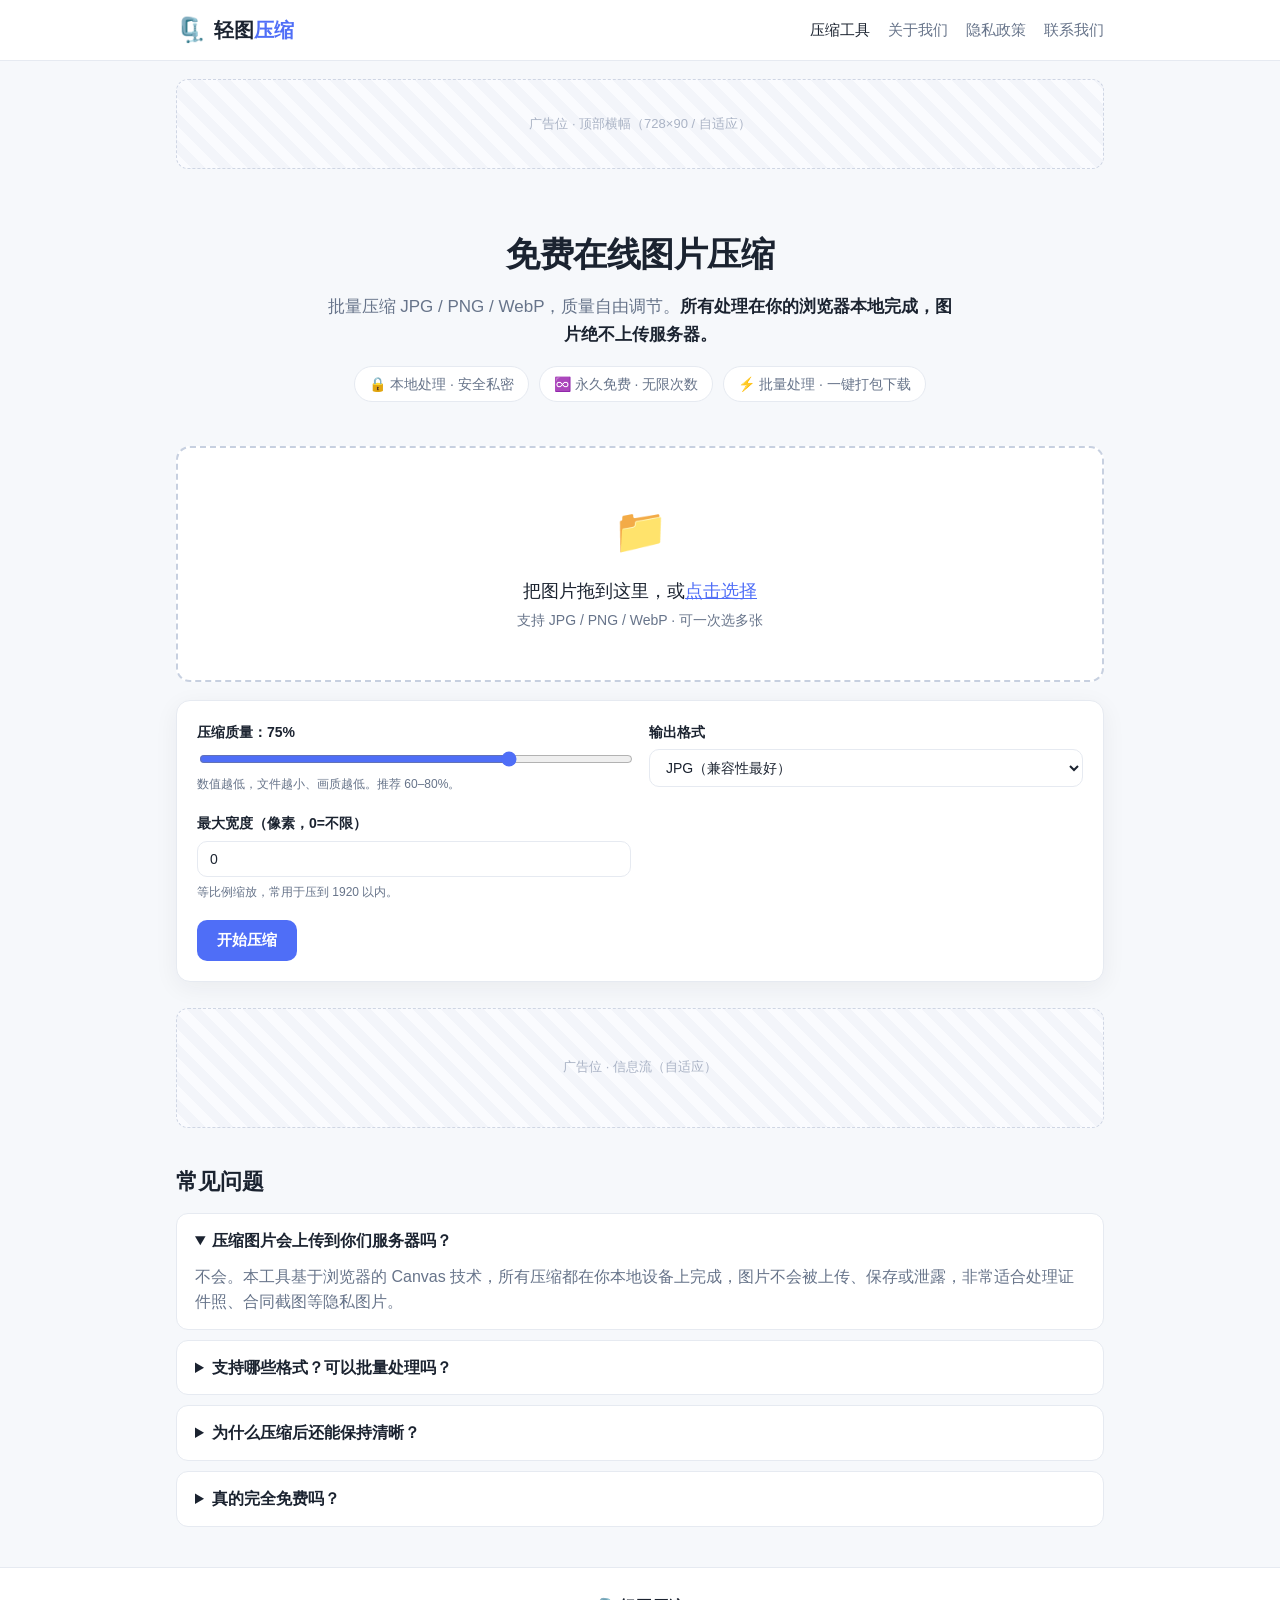
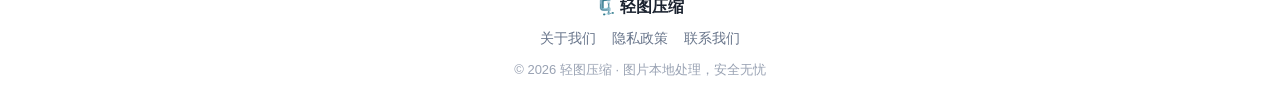
==== index.html @ e48550a6 "feat: 绑定自定义域名 qingtu.top（新增 CNAME，更新 canonical/og/sitemap/robots） Co-authored-by: Cursor <cursoragen" ====
<!DOCTYPE html>
<html lang="zh-CN">
<head>
  <meta charset="UTF-8" />
  <meta name="viewport" content="width=device-width, initial-scale=1.0" />
  <title>免费在线图片压缩 - 批量压缩 JPG/PNG/WebP，不上传服务器 | 轻图</title>
  <meta name="description" content="100% 免费的在线图片压缩工具，支持 JPG、PNG、WebP 批量压缩与格式转换。所有处理在浏览器本地完成，图片不上传服务器，安全又快速。" />
  <meta name="keywords" content="图片压缩,在线图片压缩,免费压缩图片,JPG压缩,PNG压缩,WebP转换,批量压缩,图片格式转换" />
  <meta name="author" content="轻图" />
  <link rel="canonical" href="https://qingtu.top/" />

  <!-- Open Graph / 社交分享 -->
  <meta property="og:type" content="website" />
  <meta property="og:title" content="免费在线图片压缩 - 批量压缩，不上传服务器" />
  <meta property="og:description" content="浏览器本地压缩 JPG/PNG/WebP，免费无限次，图片不上传。" />
  <meta property="og:url" content="https://qingtu.top/" />

  <!-- ============================================================= -->
  <!-- 【广告 1/2】Google AdSense：审核通过后，把下面这段替换成你后台的代码 -->
  <!-- <script async src="https://pagead2.googlesyndication.com/pagead/js/adsbygoogle.js?client=ca-pub-XXXXXXXXXXXXXXXX" crossorigin="anonymous"></script> -->
  <!-- ============================================================= -->

  <link rel="icon" href="data:image/svg+xml,<svg xmlns='http://www.w3.org/2000/svg' viewBox='0 0 100 100'><text y='.9em' font-size='90'>🗜️</text></svg>" />
  <link rel="stylesheet" href="styles.css" />

  <!-- 结构化数据：有助于搜索引擎收录（SEO） -->
  <script type="application/ld+json">
  {
    "@context": "https://schema.org",
    "@type": "WebApplication",
    "name": "轻图 - 在线图片压缩",
    "applicationCategory": "MultimediaApplication",
    "operatingSystem": "Web",
    "offers": { "@type": "Offer", "price": "0", "priceCurrency": "CNY" },
    "description": "免费在线图片压缩工具，支持 JPG/PNG/WebP 批量压缩，本地处理不上传。"
  }
  </script>
</head>
<body>
  <header class="site-header">
    <div class="container header-inner">
      <a class="brand" href="index.html">
        <span class="brand-logo">🗜️</span>
        <span class="brand-name">轻图<span class="brand-sub">压缩</span></span>
      </a>
      <nav class="site-nav">
        <a href="index.html" class="active">压缩工具</a>
        <a href="about.html">关于我们</a>
        <a href="privacy.html">隐私政策</a>
        <a href="contact.html">联系我们</a>
      </nav>
    </div>
  </header>

  <!-- 【广告位 · 顶部横幅】审核通过后把广告代码粘进 .ad-slot 内部 -->
  <div class="container">
    <div class="ad-slot ad-banner" data-ad="top-banner">
      <span class="ad-label">广告位 · 顶部横幅（728×90 / 自适应）</span>
    </div>
  </div>

  <main class="container">
    <section class="hero">
      <h1>免费在线图片压缩</h1>
      <p class="subtitle">批量压缩 JPG / PNG / WebP，质量自由调节。<strong>所有处理在你的浏览器本地完成，图片绝不上传服务器。</strong></p>
      <ul class="hero-badges">
        <li>🔒 本地处理 · 安全私密</li>
        <li>♾️ 永久免费 · 无限次数</li>
        <li>⚡ 批量处理 · 一键打包下载</li>
      </ul>
    </section>

    <section class="tool">
      <!-- 拖拽 / 选择文件 -->
      <div id="dropzone" class="dropzone">
        <input type="file" id="fileInput" accept="image/png,image/jpeg,image/webp" multiple hidden />
        <div class="dropzone-inner">
          <div class="dropzone-icon">📁</div>
          <p class="dropzone-title">把图片拖到这里，或<button type="button" id="pickBtn" class="link-btn">点击选择</button></p>
          <p class="dropzone-hint">支持 JPG / PNG / WebP · 可一次选多张</p>
        </div>
      </div>

      <!-- 压缩参数 -->
      <div class="controls" id="controls" hidden>
        <div class="control">
          <label for="quality">压缩质量：<b id="qualityVal">75</b>%</label>
          <input type="range" id="quality" min="10" max="100" value="75" step="1" />
          <small>数值越低，文件越小、画质越低。推荐 60–80%。</small>
        </div>
        <div class="control">
          <label for="format">输出格式</label>
          <select id="format">
            <option value="image/jpeg">JPG（兼容性最好）</option>
            <option value="image/webp">WebP（同画质体积更小）</option>
            <option value="image/png">PNG（无损/透明）</option>
          </select>
        </div>
        <div class="control">
          <label for="maxWidth">最大宽度（像素，0=不限）</label>
          <input type="number" id="maxWidth" min="0" value="0" placeholder="0" />
          <small>等比例缩放，常用于压到 1920 以内。</small>
        </div>
        <div class="control control-actions">
          <button id="compressBtn" class="btn btn-primary">开始压缩</button>
          <button id="downloadAllBtn" class="btn btn-secondary" hidden>打包下载全部</button>
          <button id="clearBtn" class="btn btn-ghost" hidden>清空</button>
        </div>
      </div>

      <!-- 结果列表 -->
      <div class="summary" id="summary" hidden></div>
      <div class="results" id="results"></div>
    </section>

    <!-- 【广告位 · 内容中部】 -->
    <div class="ad-slot ad-inline" data-ad="in-content">
      <span class="ad-label">广告位 · 信息流（自适应）</span>
    </div>

    <!-- SEO 内容区：FAQ（满足搜索收录 & AdSense 内容质量要求） -->
    <section class="faq">
      <h2>常见问题</h2>
      <details open>
        <summary>压缩图片会上传到你们服务器吗？</summary>
        <p>不会。本工具基于浏览器的 Canvas 技术，所有压缩都在你本地设备上完成，图片不会被上传、保存或泄露，非常适合处理证件照、合同截图等隐私图片。</p>
      </details>
      <details>
        <summary>支持哪些格式？可以批量处理吗？</summary>
        <p>支持 JPG、PNG、WebP 的压缩与互转，并且可以一次选择多张图片批量处理，处理完成后可一键打包下载全部。</p>
      </details>
      <details>
        <summary>为什么压缩后还能保持清晰？</summary>
        <p>JPG/WebP 采用有损压缩，在 60–80% 质量区间通常肉眼几乎看不出差别，但体积可减少 50%–80%。你可以拖动质量滑块自行权衡清晰度与体积。</p>
      </details>
      <details>
        <summary>真的完全免费吗？</summary>
        <p>是的，永久免费、无次数限制、无需注册。本站通过页面广告维持运营，感谢你的理解与支持。</p>
      </details>
    </section>
  </main>

  <footer class="site-footer">
    <div class="container footer-inner">
      <div class="footer-brand">🗜️ 轻图压缩</div>
      <nav class="footer-nav">
        <a href="about.html">关于我们</a>
        <a href="privacy.html">隐私政策</a>
        <a href="contact.html">联系我们</a>
      </nav>
      <p class="footer-copy">© <span id="year"></span> 轻图压缩 · 图片本地处理，安全无忧</p>
      <!-- 备案号占位：国内服务器/百度联盟需要，部署后替换 -->
      <p class="footer-icp"><!-- 京ICP备XXXXXXXX号 --></p>
    </div>
  </footer>

  <script src="script.js"></script>
</body>
</html>
---- styles.css ----
:root {
  --bg: #f6f8fb;
  --card: #ffffff;
  --text: #1b2330;
  --muted: #67748a;
  --border: #e6eaf1;
  --primary: #4f6ef7;
  --primary-dark: #3a56d4;
  --success: #18a558;
  --shadow: 0 6px 24px rgba(27, 35, 48, 0.06);
  --radius: 14px;
}

* { box-sizing: border-box; }

html { scroll-behavior: smooth; }

body {
  margin: 0;
  font-family: -apple-system, BlinkMacSystemFont, "Segoe UI", "PingFang SC",
    "Hiragino Sans GB", "Microsoft YaHei", sans-serif;
  color: var(--text);
  background: var(--bg);
  line-height: 1.6;
}

.container {
  width: 100%;
  max-width: 960px;
  margin: 0 auto;
  padding: 0 16px;
}

a { color: var(--primary); text-decoration: none; }
a:hover { text-decoration: underline; }

/* ---------- Header ---------- */
.site-header {
  background: var(--card);
  border-bottom: 1px solid var(--border);
  position: sticky;
  top: 0;
  z-index: 10;
}
.header-inner {
  display: flex;
  align-items: center;
  justify-content: space-between;
  height: 60px;
}
.brand { display: flex; align-items: center; gap: 8px; font-weight: 700; color: var(--text); }
.brand:hover { text-decoration: none; }
.brand-logo { font-size: 24px; }
.brand-name { font-size: 20px; }
.brand-sub { color: var(--primary); }
.site-nav { display: flex; gap: 18px; }
.site-nav a { color: var(--muted); font-size: 15px; }
.site-nav a.active, .site-nav a:hover { color: var(--text); text-decoration: none; }

/* ---------- Hero ---------- */
.hero { text-align: center; padding: 40px 0 20px; }
.hero h1 { font-size: 34px; margin: 0 0 12px; letter-spacing: -0.5px; }
.subtitle { color: var(--muted); font-size: 17px; max-width: 640px; margin: 0 auto 18px; }
.subtitle strong { color: var(--text); }
.hero-badges {
  list-style: none; padding: 0; margin: 0;
  display: flex; flex-wrap: wrap; gap: 10px; justify-content: center;
}
.hero-badges li {
  background: var(--card); border: 1px solid var(--border);
  padding: 6px 14px; border-radius: 999px; font-size: 14px; color: var(--muted);
}

/* ---------- Tool ---------- */
.tool { margin: 24px 0 8px; }
.dropzone {
  background: var(--card);
  border: 2px dashed #c7d0e0;
  border-radius: var(--radius);
  padding: 48px 20px;
  text-align: center;
  cursor: pointer;
  transition: border-color .2s, background .2s, transform .1s;
}
.dropzone:hover { border-color: var(--primary); }
.dropzone.dragover { border-color: var(--primary); background: #eef2ff; transform: scale(1.005); }
.dropzone-icon { font-size: 44px; }
.dropzone-title { font-size: 18px; margin: 10px 0 4px; }
.dropzone-hint { color: var(--muted); font-size: 14px; margin: 0; }
.link-btn {
  background: none; border: none; color: var(--primary);
  font-size: inherit; cursor: pointer; padding: 0; text-decoration: underline;
}

/* ---------- Controls ---------- */
.controls {
  display: grid;
  grid-template-columns: repeat(2, 1fr);
  gap: 18px;
  background: var(--card);
  border: 1px solid var(--border);
  border-radius: var(--radius);
  padding: 20px;
  margin-top: 18px;
  box-shadow: var(--shadow);
}
.control { display: flex; flex-direction: column; gap: 6px; }
.control label { font-weight: 600; font-size: 14px; }
.control small { color: var(--muted); font-size: 12px; }
.control input[type="range"] { width: 100%; accent-color: var(--primary); }
.control select, .control input[type="number"] {
  padding: 9px 12px; border: 1px solid var(--border); border-radius: 10px;
  font-size: 14px; background: #fff; color: var(--text);
}
.control-actions { grid-column: 1 / -1; flex-direction: row; flex-wrap: wrap; gap: 10px; }

.btn {
  border: none; border-radius: 10px; padding: 11px 20px;
  font-size: 15px; font-weight: 600; cursor: pointer; transition: background .15s, opacity .15s;
}
.btn-primary { background: var(--primary); color: #fff; }
.btn-primary:hover { background: var(--primary-dark); }
.btn-secondary { background: var(--success); color: #fff; }
.btn-secondary:hover { opacity: .9; }
.btn-ghost { background: transparent; color: var(--muted); border: 1px solid var(--border); }
.btn-ghost:hover { background: #f0f3f8; }
.btn:disabled { opacity: .5; cursor: not-allowed; }

/* ---------- Summary & Results ---------- */
.summary {
  margin: 20px 0 10px; padding: 14px 18px;
  background: #eaf7ef; border: 1px solid #c4e7d2; color: #146c3a;
  border-radius: 12px; font-weight: 600;
}
.results { display: flex; flex-direction: column; gap: 12px; margin-top: 8px; }
.result-card {
  display: flex; align-items: center; gap: 14px;
  background: var(--card); border: 1px solid var(--border);
  border-radius: 12px; padding: 12px 14px; box-shadow: var(--shadow);
}
.result-thumb {
  width: 64px; height: 64px; object-fit: cover; border-radius: 8px;
  background: #f0f3f8; flex-shrink: 0;
}
.result-info { flex: 1; min-width: 0; }
.result-name { font-weight: 600; font-size: 14px; white-space: nowrap; overflow: hidden; text-overflow: ellipsis; }
.result-meta { font-size: 13px; color: var(--muted); }
.result-meta .save { color: var(--success); font-weight: 700; }
.result-meta .arrow { margin: 0 6px; }
.result-actions { flex-shrink: 0; }
.download-link {
  display: inline-block; padding: 8px 14px; background: var(--primary);
  color: #fff; border-radius: 8px; font-size: 13px; font-weight: 600;
}
.download-link:hover { background: var(--primary-dark); text-decoration: none; }
.result-card.pending .result-meta { color: var(--muted); }

/* ---------- Ad slots ---------- */
.ad-slot {
  display: flex; align-items: center; justify-content: center;
  min-height: 90px; margin: 18px 0;
  border: 1px dashed #cfd6e4; border-radius: 12px;
  background: repeating-linear-gradient(45deg, #fafbfe, #fafbfe 10px, #f3f5fa 10px, #f3f5fa 20px);
}
.ad-label { color: #aab3c5; font-size: 13px; }
.ad-inline { min-height: 120px; }

/* ---------- FAQ ---------- */
.faq { margin: 36px 0; }
.faq h2 { font-size: 22px; margin-bottom: 14px; }
.faq details {
  background: var(--card); border: 1px solid var(--border);
  border-radius: 12px; padding: 14px 18px; margin-bottom: 10px;
}
.faq summary { font-weight: 600; cursor: pointer; }
.faq details p { color: var(--muted); margin: 10px 0 0; }

/* ---------- Footer ---------- */
.site-footer { background: var(--card); border-top: 1px solid var(--border); margin-top: 40px; }
.footer-inner { padding: 26px 0; text-align: center; }
.footer-brand { font-weight: 700; margin-bottom: 8px; }
.footer-nav { display: flex; gap: 16px; justify-content: center; margin-bottom: 10px; }
.footer-nav a { color: var(--muted); font-size: 14px; }
.footer-copy, .footer-icp { color: #99a2b3; font-size: 13px; margin: 4px 0; }

/* ---------- Static content pages ---------- */
.page { background: var(--card); border: 1px solid var(--border); border-radius: var(--radius); padding: 28px; margin: 28px 0; box-shadow: var(--shadow); }
.page h1 { margin-top: 0; }
.page h2 { font-size: 19px; margin-top: 24px; }
.page p, .page li { color: #3a4459; }

/* ---------- Responsive ---------- */
@media (max-width: 640px) {
  .hero h1 { font-size: 26px; }
  .subtitle { font-size: 15px; }
  .controls { grid-template-columns: 1fr; }
  .site-nav { gap: 12px; font-size: 14px; }
  .site-nav a { font-size: 14px; }
  .brand-name { font-size: 18px; }
  .result-thumb { width: 52px; height: 52px; }
}
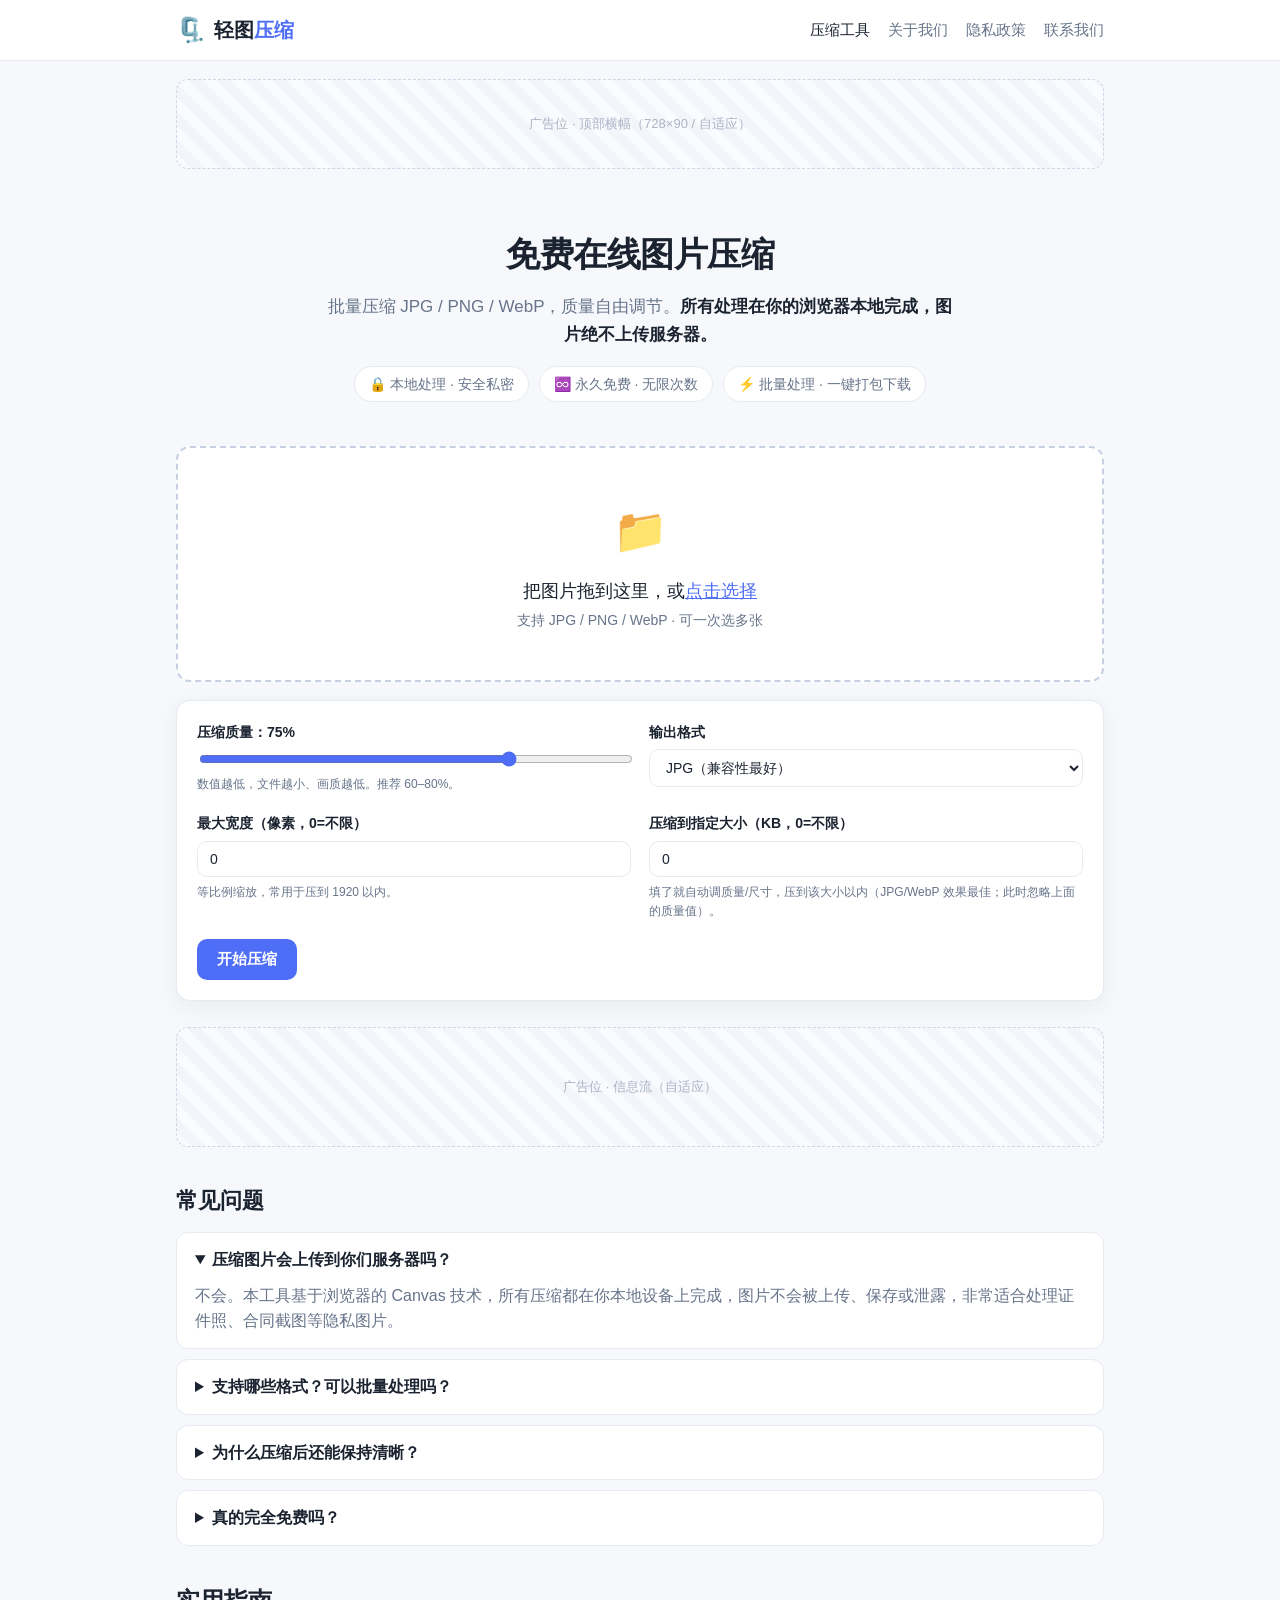
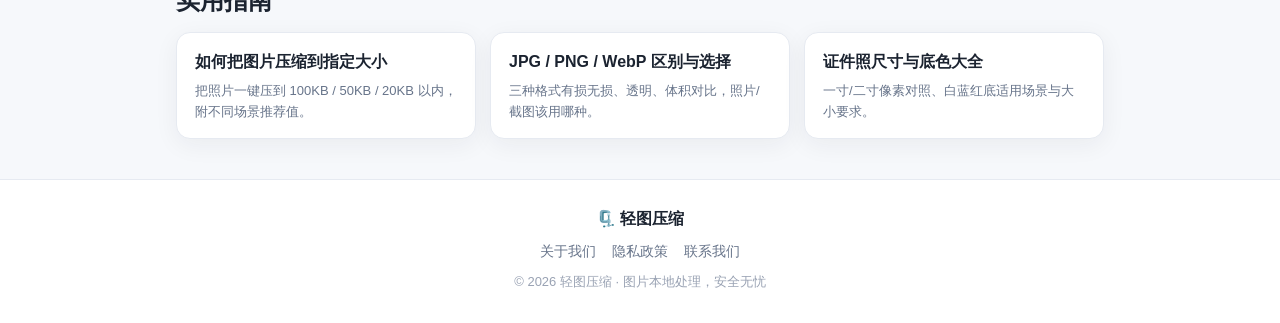
==== commit d5929a36: "feat: 新增「压缩到指定大小(KB)」功能 + 3篇实用指南(SEO/AdSense内容) + 内链/sitemap Co-authored-by: Cursor <cursoragent@cur" ====
--- a/index.html
+++ b/index.html
@@ -101,6 +101,11 @@
           <input type="number" id="maxWidth" min="0" value="0" placeholder="0" />
           <small>等比例缩放，常用于压到 1920 以内。</small>
         </div>
+        <div class="control">
+          <label for="targetSize">压缩到指定大小（KB，0=不限）</label>
+          <input type="number" id="targetSize" min="0" value="0" placeholder="如 20" />
+          <small>填了就自动调质量/尺寸，压到该大小以内（JPG/WebP 效果最佳；此时忽略上面的质量值）。</small>
+        </div>
         <div class="control control-actions">
           <button id="compressBtn" class="btn btn-primary">开始压缩</button>
           <button id="downloadAllBtn" class="btn btn-secondary" hidden>打包下载全部</button>
@@ -138,6 +143,25 @@
         <p>是的，永久免费、无次数限制、无需注册。本站通过页面广告维持运营，感谢你的理解与支持。</p>
       </details>
     </section>
+
+    <!-- 实用指南（内链 + SEO 内容） -->
+    <section class="guides">
+      <h2>实用指南</h2>
+      <div class="guide-cards">
+        <a class="guide-card" href="guide-compress-size.html">
+          <div class="gc-title">如何把图片压缩到指定大小</div>
+          <div class="gc-desc">把照片一键压到 100KB / 50KB / 20KB 以内，附不同场景推荐值。</div>
+        </a>
+        <a class="guide-card" href="guide-image-formats.html">
+          <div class="gc-title">JPG / PNG / WebP 区别与选择</div>
+          <div class="gc-desc">三种格式有损无损、透明、体积对比，照片/截图该用哪种。</div>
+        </a>
+        <a class="guide-card" href="guide-id-photo.html">
+          <div class="gc-title">证件照尺寸与底色大全</div>
+          <div class="gc-desc">一寸/二寸像素对照、白蓝红底适用场景与大小要求。</div>
+        </a>
+      </div>
+    </section>
   </main>
 
   <footer class="site-footer">
--- a/styles.css
+++ b/styles.css
@@ -146,6 +146,7 @@
 .result-name { font-weight: 600; font-size: 14px; white-space: nowrap; overflow: hidden; text-overflow: ellipsis; }
 .result-meta { font-size: 13px; color: var(--muted); }
 .result-meta .save { color: var(--success); font-weight: 700; }
+.result-meta .save.warn { color: #d97706; }
 .result-meta .arrow { margin: 0 6px; }
 .result-actions { flex-shrink: 0; }
 .download-link {
@@ -188,6 +189,18 @@
 .page h1 { margin-top: 0; }
 .page h2 { font-size: 19px; margin-top: 24px; }
 .page p, .page li { color: #3a4459; }
+.page h3 { font-size: 16px; margin-top: 18px; }
+.page .guide-related { margin-top: 28px; padding-top: 16px; border-top: 1px solid var(--border); font-size: 14px; color: var(--muted); }
+.page .guide-note { background: #fff7ed; border-left: 3px solid #fb923c; padding: 10px 14px; border-radius: 8px; font-size: 14px; }
+
+/* ---------- 首页·实用指南 ---------- */
+.guides { margin: 8px 0 4px; }
+.guides h2 { margin-bottom: 12px; }
+.guide-cards { display: grid; grid-template-columns: repeat(auto-fit, minmax(220px, 1fr)); gap: 14px; }
+.guide-card { display: block; background: var(--card); border: 1px solid var(--border); border-radius: var(--radius); padding: 16px 18px; box-shadow: var(--shadow); transition: transform .15s ease, box-shadow .15s ease; }
+.guide-card:hover { transform: translateY(-2px); box-shadow: 0 10px 28px rgba(27,35,48,.1); text-decoration: none; }
+.guide-card .gc-title { font-weight: 700; color: var(--text); margin-bottom: 6px; }
+.guide-card .gc-desc { font-size: 13px; color: var(--muted); }
 
 /* ---------- Responsive ---------- */
 @media (max-width: 640px) {
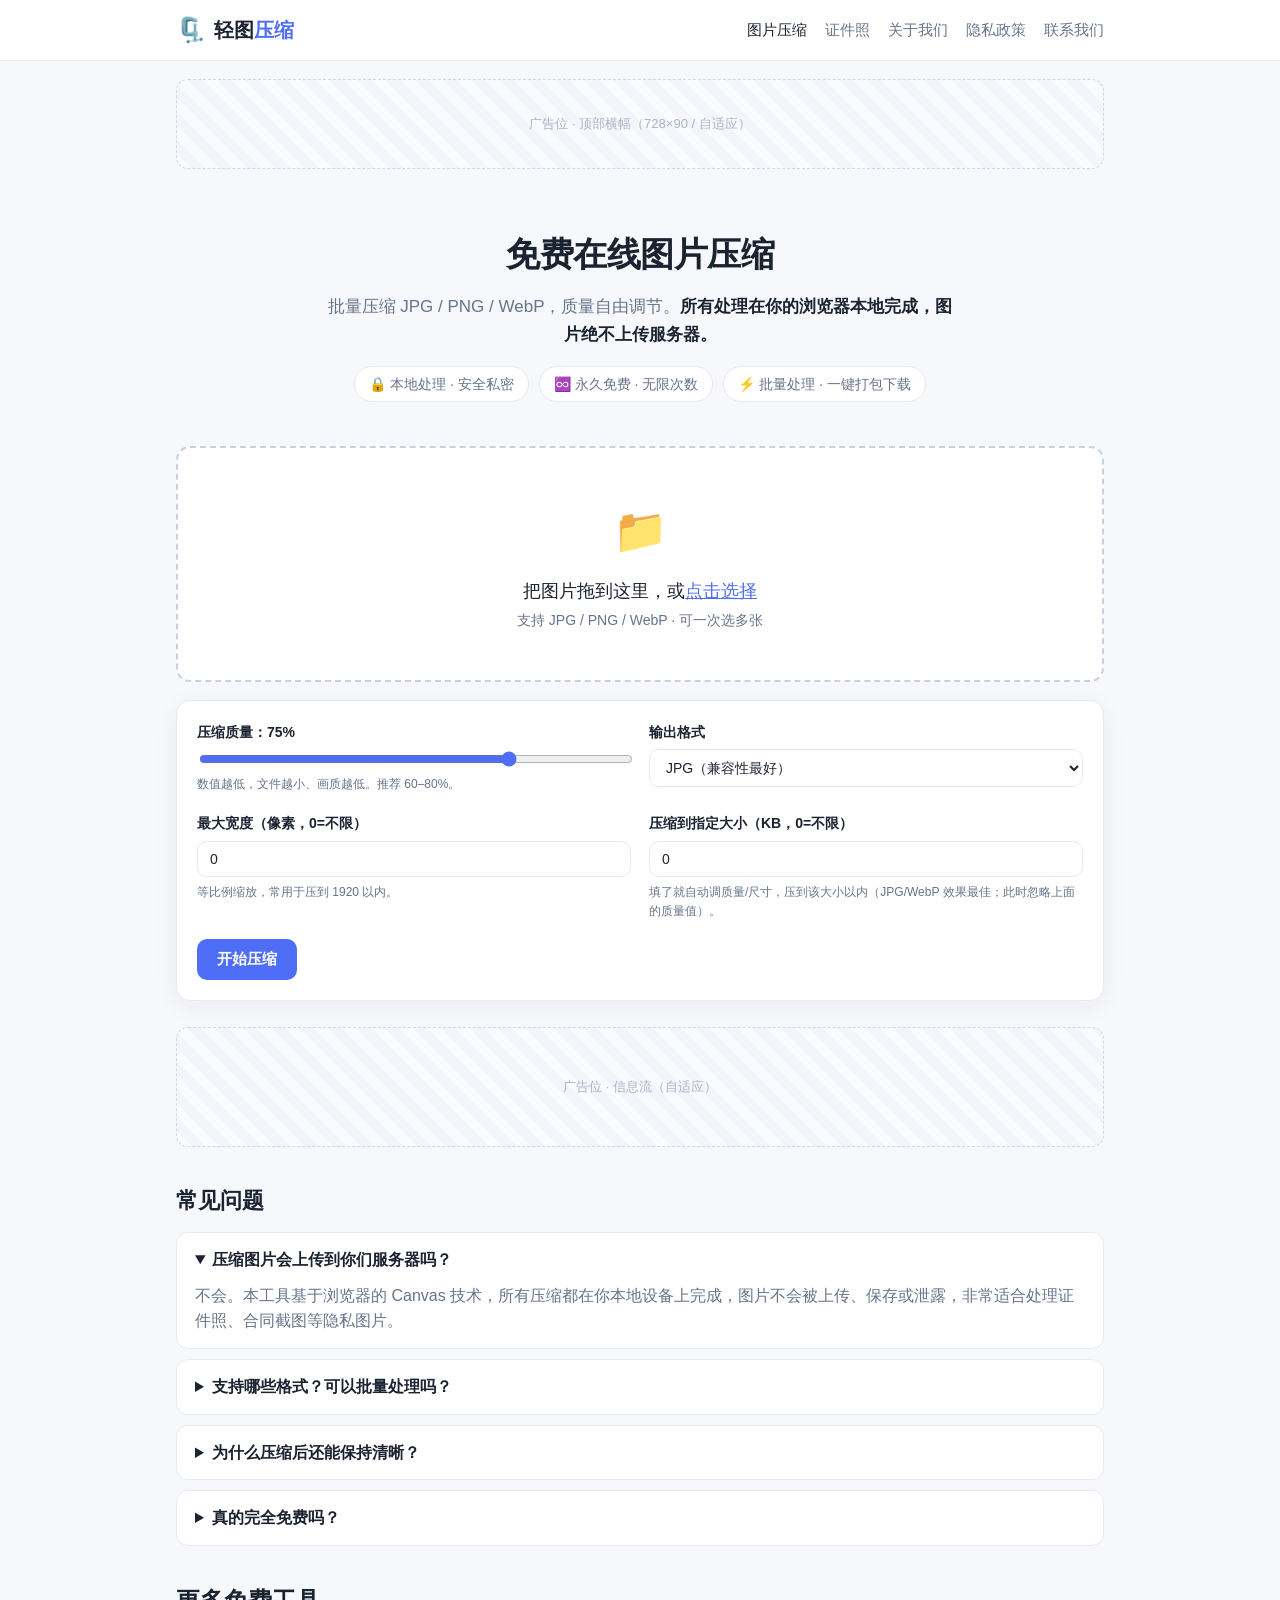
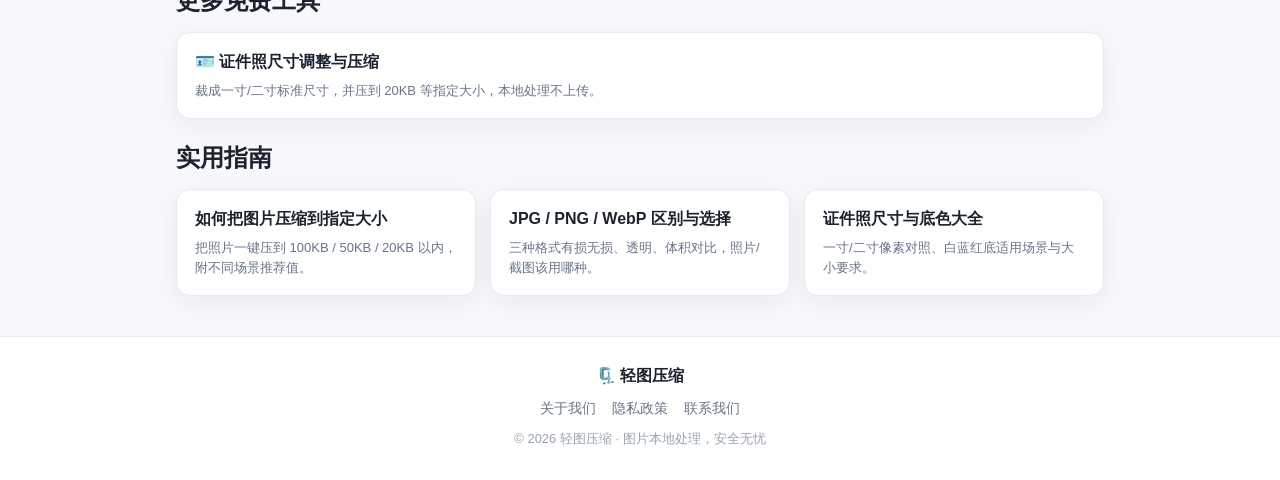
==== commit 23ff5af6: "feat: 新增证件照工具(尺寸/裁剪/压到指定KB) + 工具页模板 + 统一各页导航 Co-authored-by: Cursor <cursoragent@cursor.com>" ====
--- a/index.html
+++ b/index.html
@@ -44,7 +44,8 @@
         <span class="brand-name">轻图<span class="brand-sub">压缩</span></span>
       </a>
       <nav class="site-nav">
-        <a href="index.html" class="active">压缩工具</a>
+        <a href="index.html" class="active">图片压缩</a>
+        <a href="id-photo.html">证件照</a>
         <a href="about.html">关于我们</a>
         <a href="privacy.html">隐私政策</a>
         <a href="contact.html">联系我们</a>
@@ -144,6 +145,17 @@
       </details>
     </section>
 
+    <!-- 更多工具 -->
+    <section class="guides">
+      <h2>更多免费工具</h2>
+      <div class="guide-cards">
+        <a class="guide-card" href="id-photo.html">
+          <div class="gc-title">🪪 证件照尺寸调整与压缩</div>
+          <div class="gc-desc">裁成一寸/二寸标准尺寸，并压到 20KB 等指定大小，本地处理不上传。</div>
+        </a>
+      </div>
+    </section>
+
     <!-- 实用指南（内链 + SEO 内容） -->
     <section class="guides">
       <h2>实用指南</h2>
--- a/styles.css
+++ b/styles.css
@@ -202,6 +202,12 @@
 .guide-card .gc-title { font-weight: 700; color: var(--text); margin-bottom: 6px; }
 .guide-card .gc-desc { font-size: 13px; color: var(--muted); }
 
+/* ---------- 证件照工具 ---------- */
+.row2 { display: flex; align-items: center; gap: 8px; }
+.row2 input { flex: 1; min-width: 0; }
+.row2-x { color: var(--muted); }
+.idp-thumb { width: 120px; max-height: 180px; height: auto; border-radius: 8px; border: 1px solid var(--border); object-fit: contain; background: #fff; flex-shrink: 0; }
+
 /* ---------- Responsive ---------- */
 @media (max-width: 640px) {
   .hero h1 { font-size: 26px; }
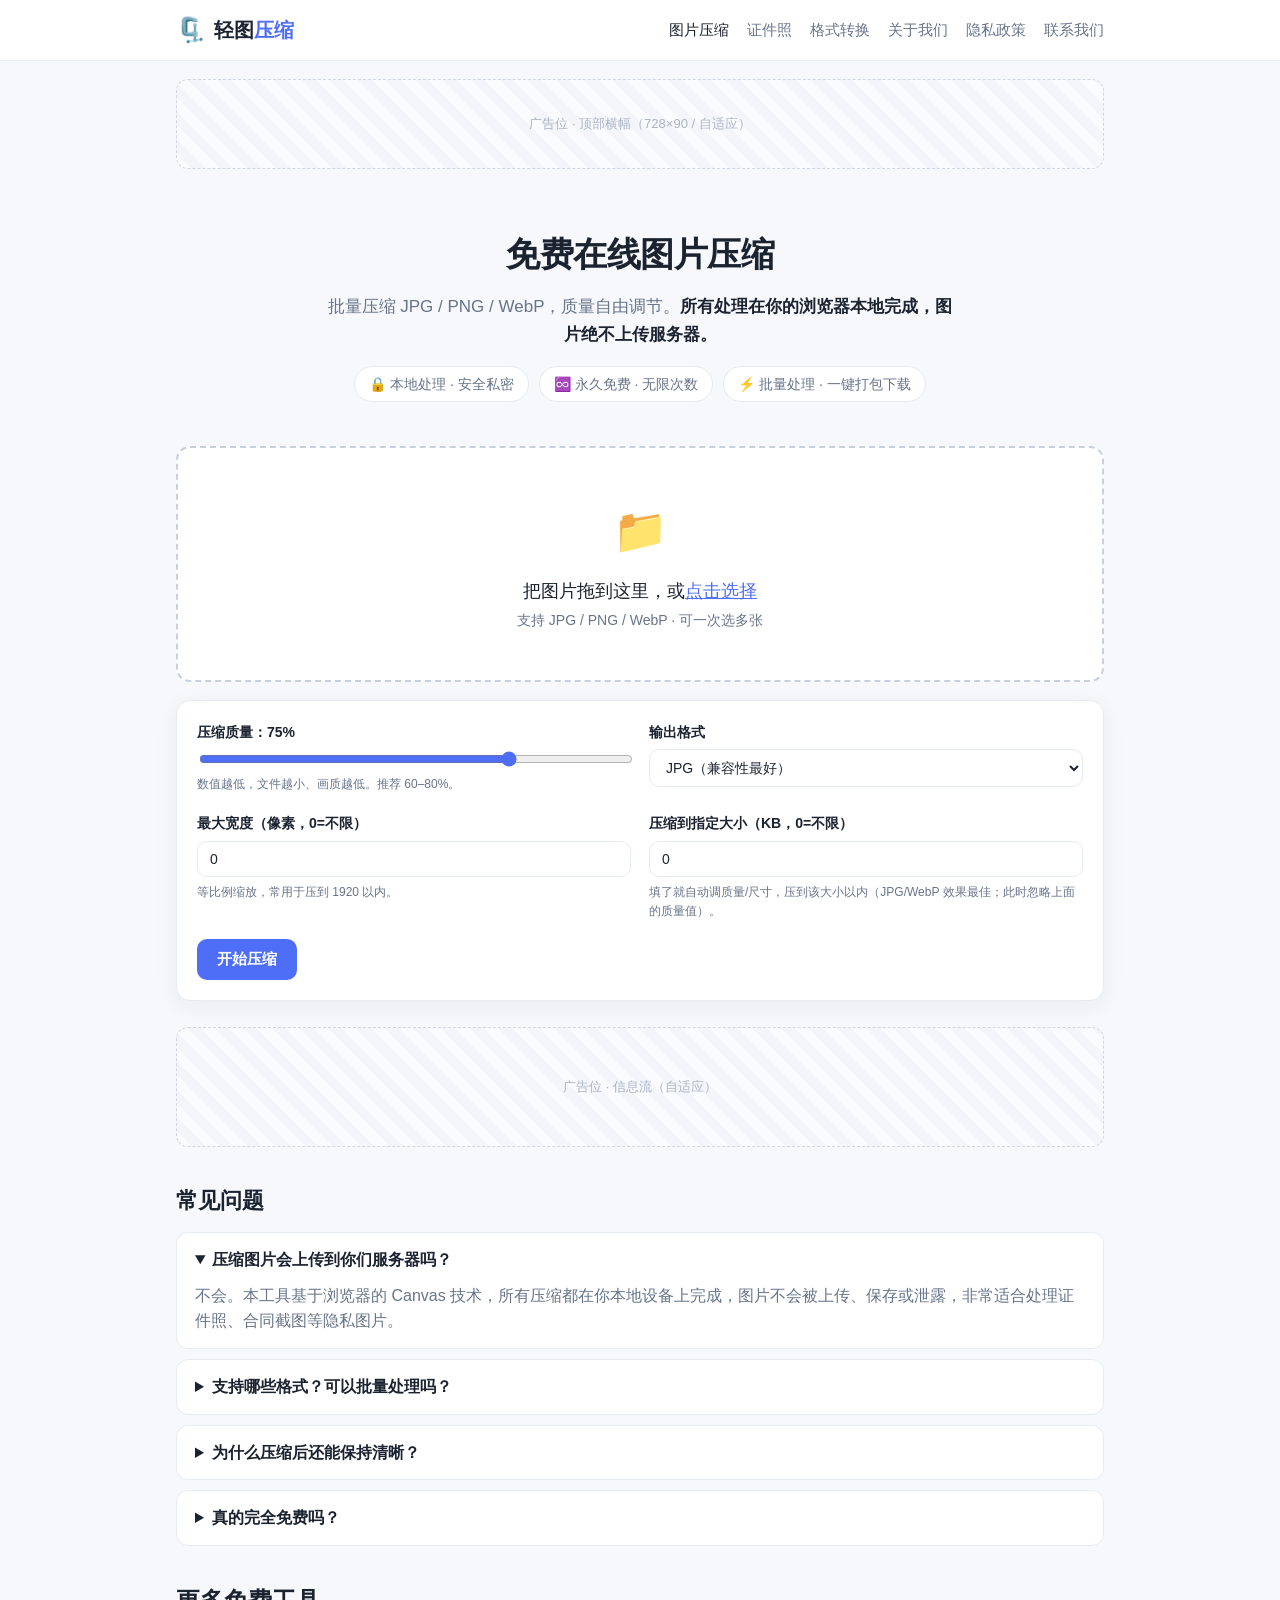
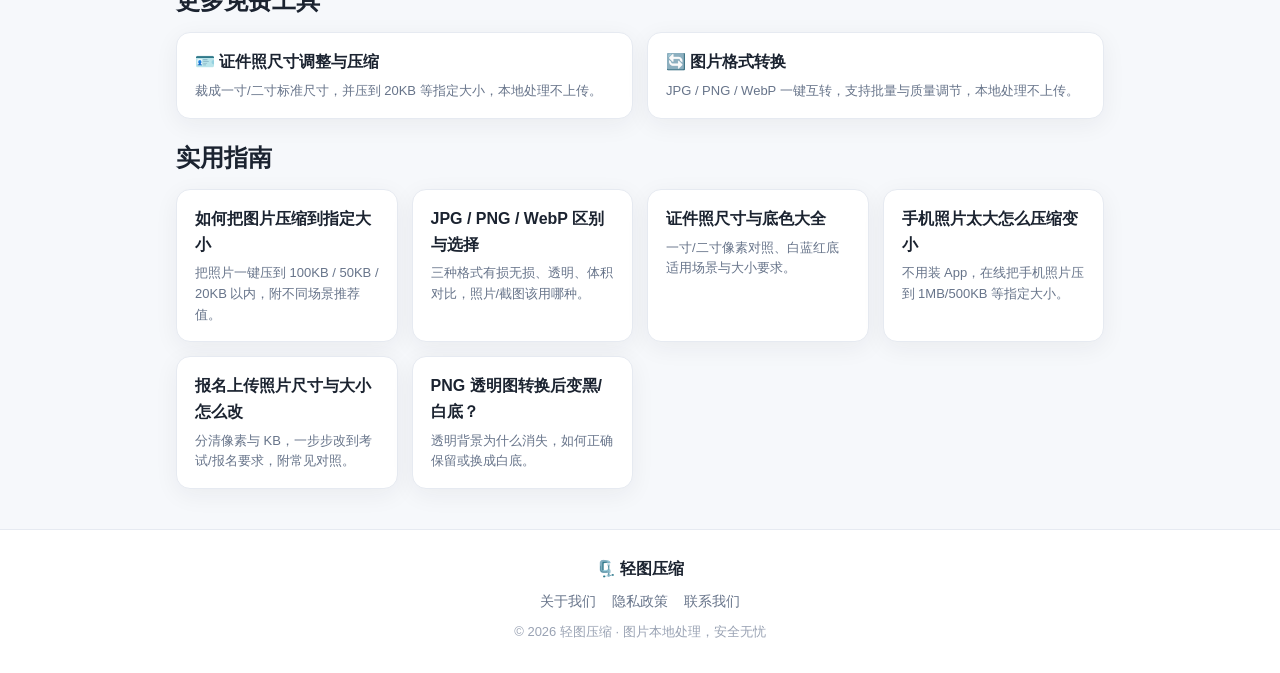
==== commit fcd116e2: "feat: 新增图片格式转换工具(JPG/PNG/WebP互转) + 3篇SEO指南 + 全站导航/sitemap/首页卡片 Co-authored-by: Cursor <cursoragent@c" ====
--- a/index.html
+++ b/index.html
@@ -15,10 +15,8 @@
   <meta property="og:description" content="浏览器本地压缩 JPG/PNG/WebP，免费无限次，图片不上传。" />
   <meta property="og:url" content="https://qingtu.top/" />
 
-  <!-- ============================================================= -->
-  <!-- 【广告 1/2】Google AdSense：审核通过后，把下面这段替换成你后台的代码 -->
-  <!-- <script async src="https://pagead2.googlesyndication.com/pagead/js/adsbygoogle.js?client=ca-pub-XXXXXXXXXXXXXXXX" crossorigin="anonymous"></script> -->
-  <!-- ============================================================= -->
+  <!-- Google AdSense -->
+  <script async src="https://pagead2.googlesyndication.com/pagead/js/adsbygoogle.js?client=ca-pub-9111319388478060" crossorigin="anonymous"></script>
 
   <link rel="icon" href="data:image/svg+xml,<svg xmlns='http://www.w3.org/2000/svg' viewBox='0 0 100 100'><text y='.9em' font-size='90'>🗜️</text></svg>" />
   <link rel="stylesheet" href="styles.css" />
@@ -46,6 +44,7 @@
       <nav class="site-nav">
         <a href="index.html" class="active">图片压缩</a>
         <a href="id-photo.html">证件照</a>
+        <a href="format-convert.html">格式转换</a>
         <a href="about.html">关于我们</a>
         <a href="privacy.html">隐私政策</a>
         <a href="contact.html">联系我们</a>
@@ -153,6 +152,10 @@
           <div class="gc-title">🪪 证件照尺寸调整与压缩</div>
           <div class="gc-desc">裁成一寸/二寸标准尺寸，并压到 20KB 等指定大小，本地处理不上传。</div>
         </a>
+        <a class="guide-card" href="format-convert.html">
+          <div class="gc-title">🔄 图片格式转换</div>
+          <div class="gc-desc">JPG / PNG / WebP 一键互转，支持批量与质量调节，本地处理不上传。</div>
+        </a>
       </div>
     </section>
 
@@ -171,6 +174,18 @@
         <a class="guide-card" href="guide-id-photo.html">
           <div class="gc-title">证件照尺寸与底色大全</div>
           <div class="gc-desc">一寸/二寸像素对照、白蓝红底适用场景与大小要求。</div>
+        </a>
+        <a class="guide-card" href="guide-compress-phone-photo.html">
+          <div class="gc-title">手机照片太大怎么压缩变小</div>
+          <div class="gc-desc">不用装 App，在线把手机照片压到 1MB/500KB 等指定大小。</div>
+        </a>
+        <a class="guide-card" href="guide-photo-upload-size.html">
+          <div class="gc-title">报名上传照片尺寸与大小怎么改</div>
+          <div class="gc-desc">分清像素与 KB，一步步改到考试/报名要求，附常见对照。</div>
+        </a>
+        <a class="guide-card" href="guide-png-transparent.html">
+          <div class="gc-title">PNG 透明图转换后变黑/白底？</div>
+          <div class="gc-desc">透明背景为什么消失，如何正确保留或换成白底。</div>
         </a>
       </div>
     </section>
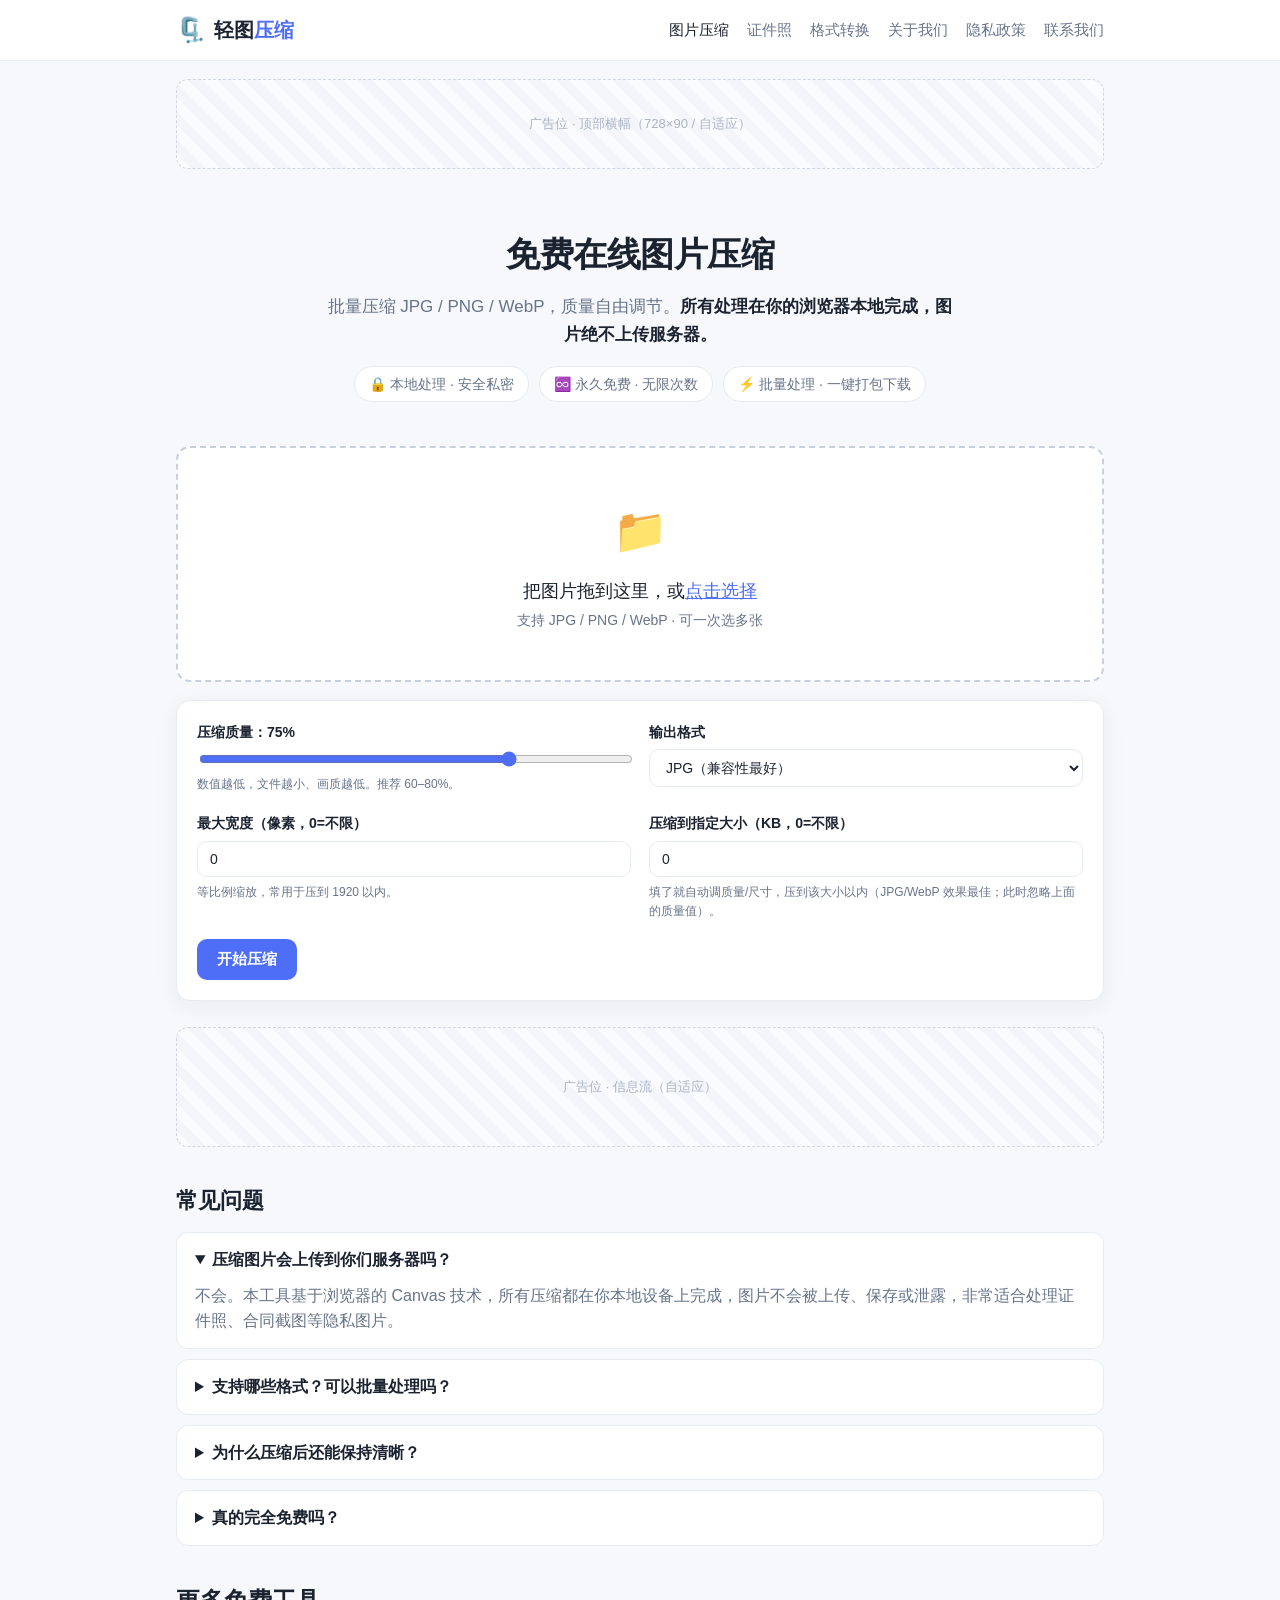
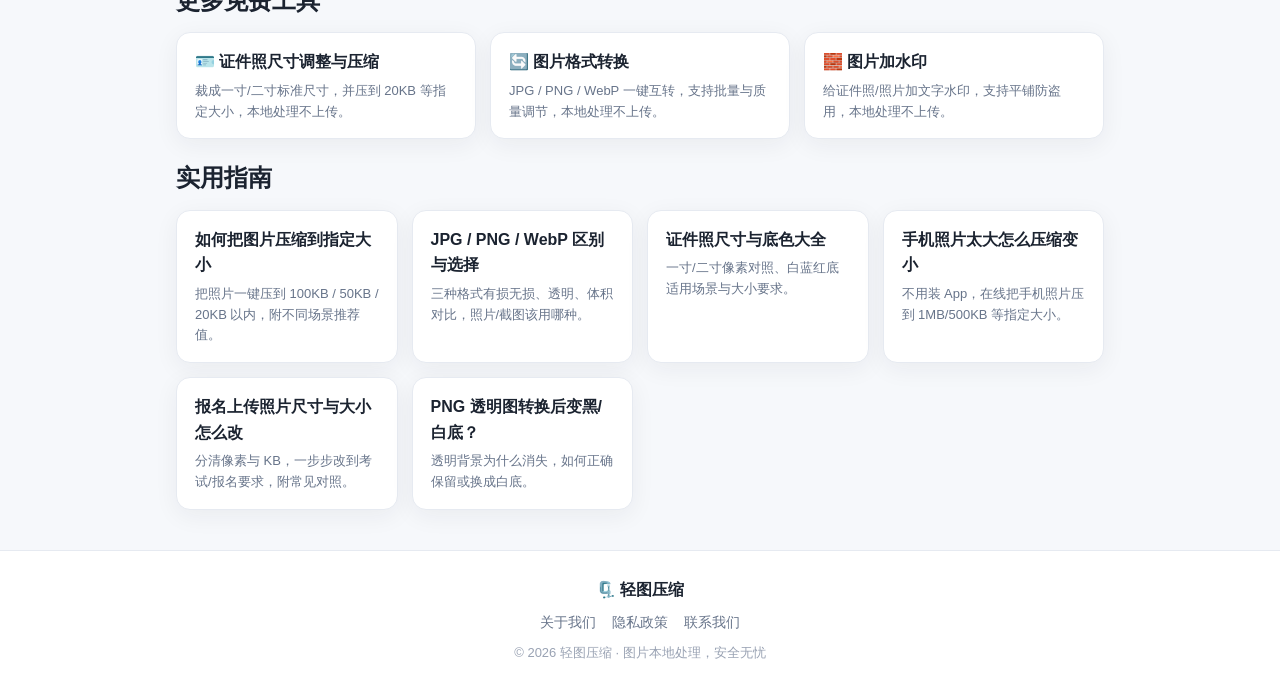
==== commit 1ebf38d3: "feat: 新增图片加水印工具(文字水印/平铺防盗用/位置/透明度/颜色/角度) + 首页卡片 + sitemap Co-authored-by: Cursor <cursoragent@cursor" ====
--- a/index.html
+++ b/index.html
@@ -156,6 +156,10 @@
           <div class="gc-title">🔄 图片格式转换</div>
           <div class="gc-desc">JPG / PNG / WebP 一键互转，支持批量与质量调节，本地处理不上传。</div>
         </a>
+        <a class="guide-card" href="watermark.html">
+          <div class="gc-title">🧱 图片加水印</div>
+          <div class="gc-desc">给证件照/照片加文字水印，支持平铺防盗用，本地处理不上传。</div>
+        </a>
       </div>
     </section>
 
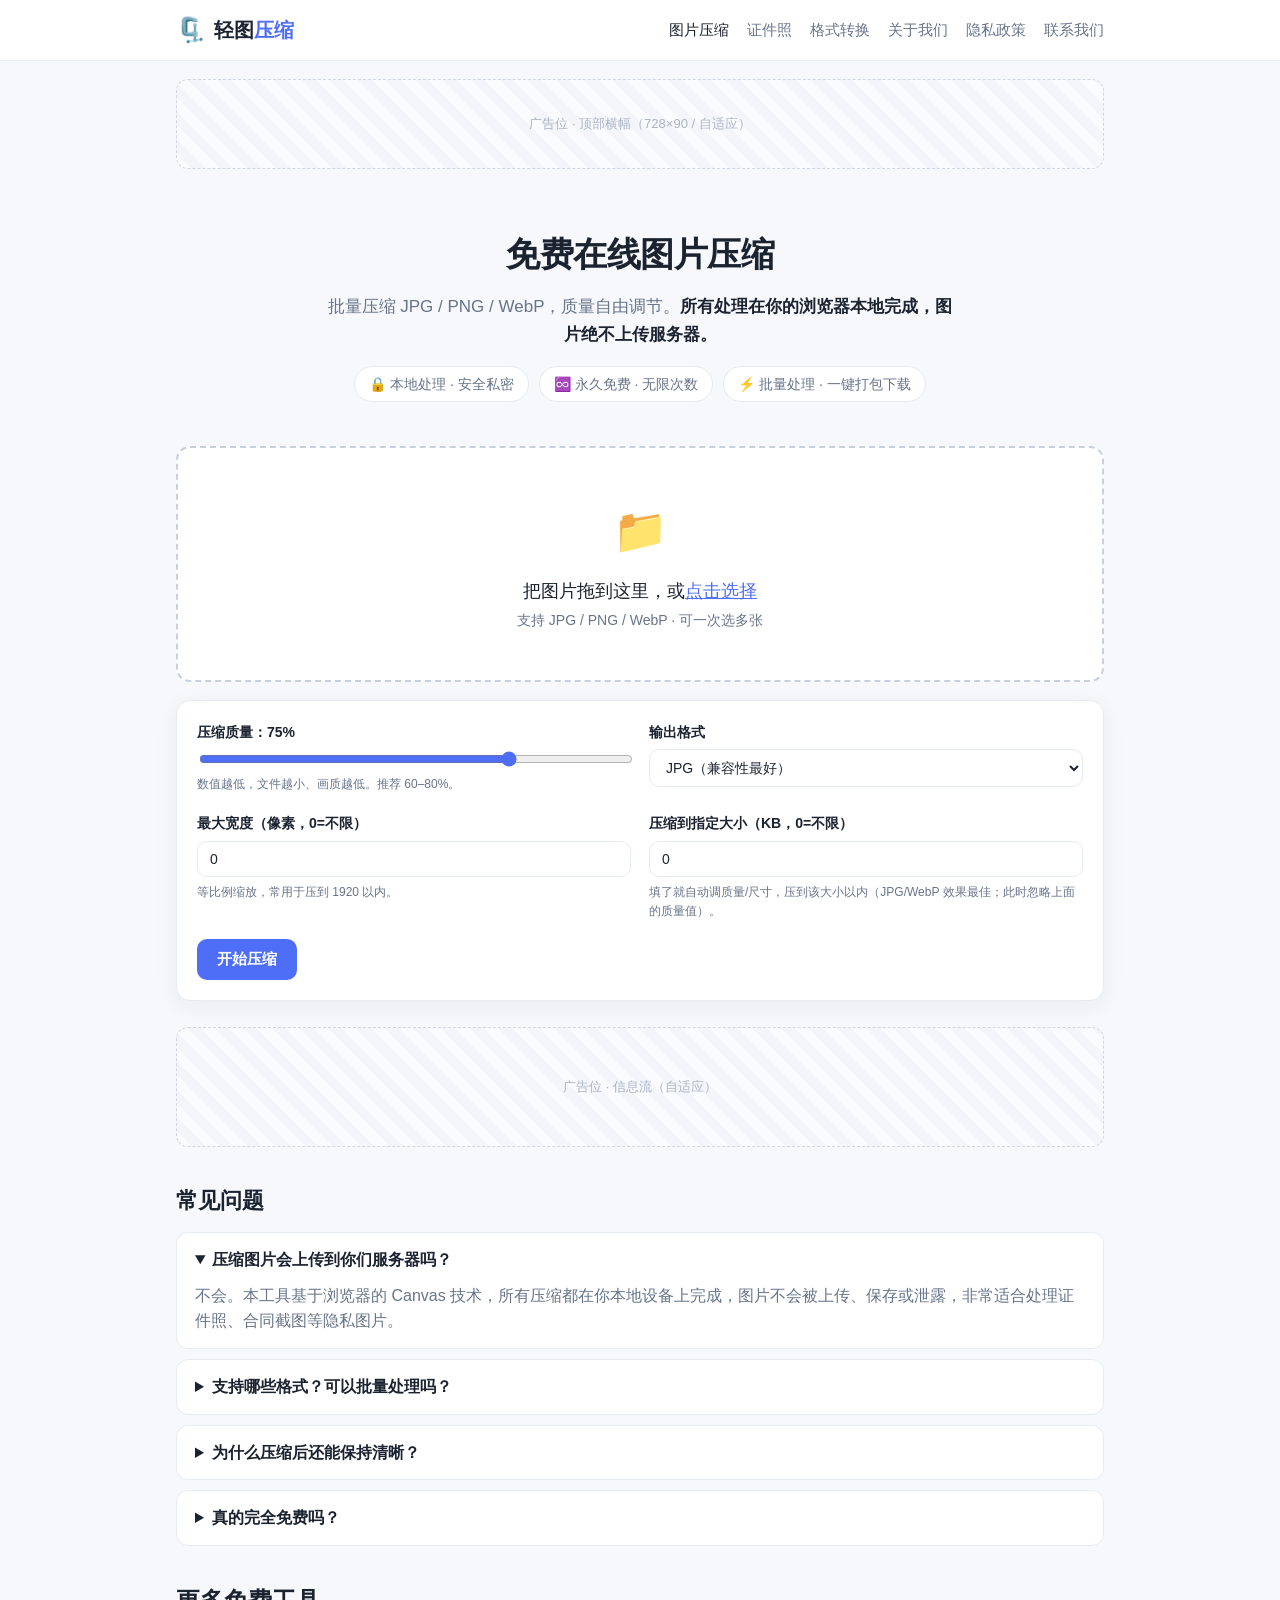
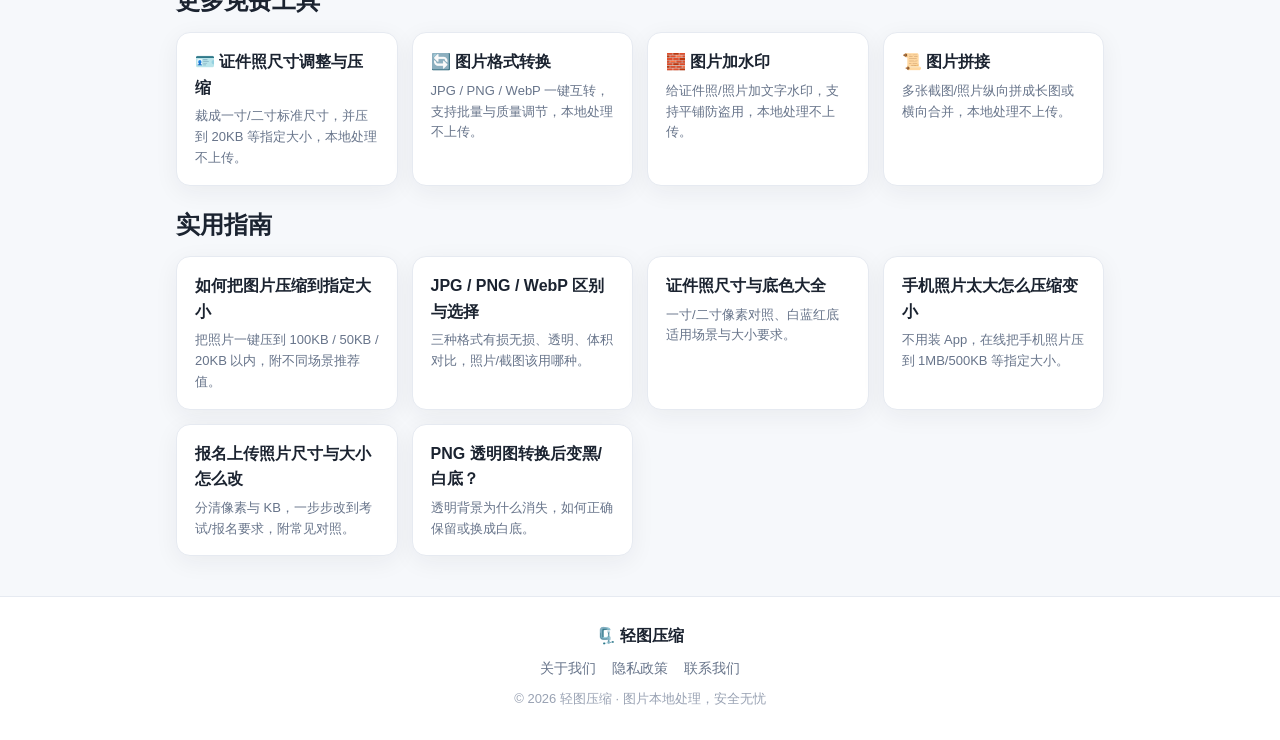
==== commit 0d83a02b: "feat: 新增图片拼接工具(纵向长图/横向合并、间距、背景色) + 首页卡片 + sitemap + 预览样式 Co-authored-by: Cursor <cursoragent@cursor." ====
--- a/index.html
+++ b/index.html
@@ -160,6 +160,10 @@
           <div class="gc-title">🧱 图片加水印</div>
           <div class="gc-desc">给证件照/照片加文字水印，支持平铺防盗用，本地处理不上传。</div>
         </a>
+        <a class="guide-card" href="merge.html">
+          <div class="gc-title">📜 图片拼接</div>
+          <div class="gc-desc">多张截图/照片纵向拼成长图或横向合并，本地处理不上传。</div>
+        </a>
       </div>
     </section>
 
--- a/styles.css
+++ b/styles.css
@@ -208,6 +208,14 @@
 .row2-x { color: var(--muted); }
 .idp-thumb { width: 120px; max-height: 180px; height: auto; border-radius: 8px; border: 1px solid var(--border); object-fit: contain; background: #fff; flex-shrink: 0; }
 
+/* ---------- 图片拼接 ---------- */
+.input-thumbs { display: flex; flex-wrap: wrap; gap: 8px; margin-top: 14px; }
+.input-thumbs .it { position: relative; }
+.input-thumbs img { width: 64px; height: 64px; object-fit: cover; border-radius: 8px; border: 1px solid var(--border); background: #fff; }
+.input-thumbs .it-idx { position: absolute; top: 2px; left: 2px; background: rgba(0,0,0,.6); color: #fff; font-size: 11px; line-height: 1.6; border-radius: 6px; padding: 0 6px; }
+.merge-output { background: var(--card); border: 1px solid var(--border); border-radius: 12px; padding: 16px; box-shadow: var(--shadow); margin-top: 16px; text-align: center; }
+.merge-preview { display: block; max-width: 100%; max-height: 70vh; width: auto; margin: 0 auto 14px; border: 1px solid var(--border); border-radius: 8px; background: #fff; }
+
 /* ---------- Responsive ---------- */
 @media (max-width: 640px) {
   .hero h1 { font-size: 26px; }
